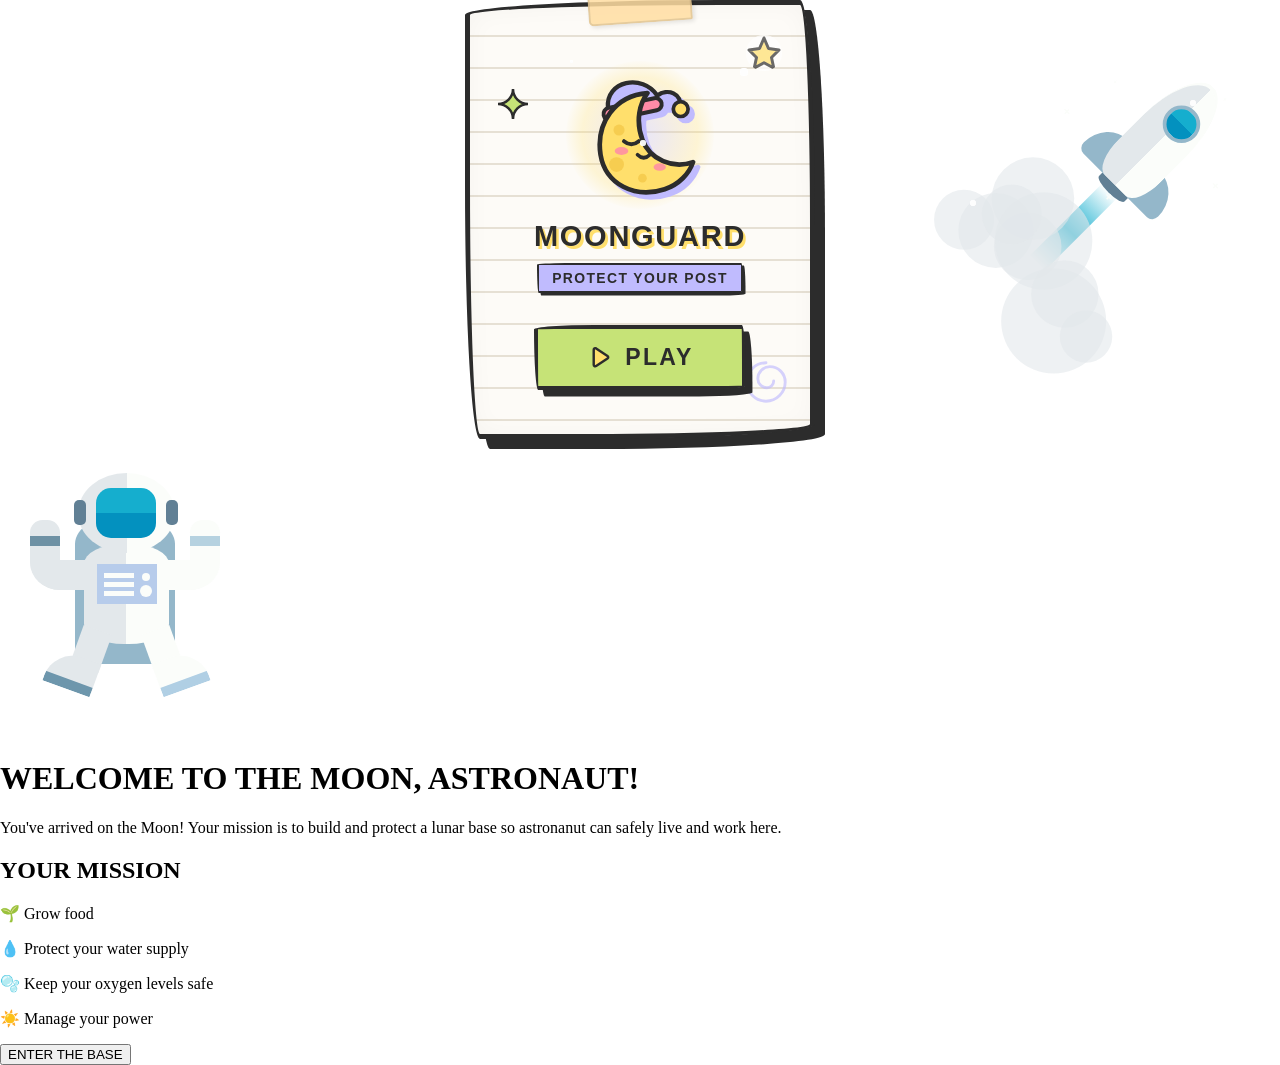
==== Hackathon.html @ 61d21399 "Update Hackathon.html" ====
<html>
<head>
  <link rel="stylesheet" href="Hackathon.css">
</head>

<body>

<div id="mainMenu">

<center>
<div class="moonguard-card">
  <!-- Background Doodles -->
  <svg class="doodle star" viewBox="0 0 24 24" xmlns="http://www.w3.org/2000/svg">
    <path d="M12 2L15 9L22 10L17 15L18.5 22L12 18.5L5.5 22L7 15L2 10L9 9L12 2Z" />
  </svg>
  <svg class="doodle sparkle" viewBox="0 0 24 24" xmlns="http://www.w3.org/2000/svg">
    <path d="M12 0C12 6.6 17.4 12 24 12C17.4 12 12 17.4 12 24C12 17.4 6.6 12 0 12C6.6 12 12 6.6 12 0Z" />
  </svg>
  <svg class="doodle swirl" viewBox="0 0 100 100" xmlns="http://www.w3.org/2000/svg">
    <path d="M50 10C27.9 10 10 27.9 10 50C10 72.1 27.9 90 50 90C72.1 90 90 72.1 90 50C90 32.3 75.7 18 58 18C44.3 18 33 29.3 33 43C33 53.5 41.5 62 52 62C59.7 62 66 55.7 66 48" />
  </svg>

  <!-- Cute Sleepy Moon Mascot -->
  <div class="moon-mascot">
    <span class="zzz z1">z</span>
    <span class="zzz z2">Z</span>
    <svg viewBox="0 0 120 120" xmlns="http://www.w3.org/2000/svg">
      <!-- Nightcap -->
      <path
        d="M34 38 C32 16, 62 10, 74 28 C82 22, 95 26, 92 38"
        fill="#c0bbfe"
        stroke="#2c2c2c"
        stroke-width="3.5"
        stroke-linecap="round"
        stroke-linejoin="round"
      />
      <!-- Cap Brim -->
      <rect
        x="30"
        y="34"
        width="48"
        height="10"
        rx="5"
        transform="rotate(-12 54 39)"
        fill="#ff8ba7"
        stroke="#2c2c2c"
        stroke-width="3.2"
      />
      <!-- Pom-Pom Star -->
      <circle cx="93" cy="39" r="6" fill="#ffdf6c" stroke="#2c2c2c" stroke-width="3" />

      <!-- Crescent Moon Body -->
      <path
        d="M66 26 C40 28, 24 50, 28 76 C32 100, 56 112, 80 104 C92 100, 100 91, 103 82 C87 88, 68 80, 62 64 C56 48, 60 34, 66 26 Z"
        fill="#ffdf6c"
        stroke="#2c2c2c"
        stroke-width="3.8"
        stroke-linejoin="round"
      />

      <!-- Cute Craters -->
      <circle cx="43" cy="56" r="4.5" fill="#f2c444" opacity="0.7" />
      <circle cx="41" cy="84" r="6" fill="#f2c444" opacity="0.7" />
      <circle cx="62" cy="95" r="3.5" fill="#f2c444" opacity="0.7" />

      <!-- Rosy Cheeks -->
      <ellipse cx="45" cy="73" rx="5.5" ry="3.2" fill="#ff8ba7" opacity="0.85" />
      <ellipse cx="76" cy="86" rx="5" ry="3" fill="#ff8ba7" opacity="0.85" />

      <!-- Sleepy Eye (default) -->
      <path
        class="eye-closed"
        d="M47 65 Q53 70 59 65"
        fill="none"
        stroke="#2c2c2c"
        stroke-width="3.2"
        stroke-linecap="round"
      />
      <!-- Awake Eye (on card hover) -->
      <g class="eye-open">
        <circle cx="53" cy="65" r="4" fill="#2c2c2c" />
        <circle cx="51.5" cy="63.5" r="1.4" fill="#ffffff" />
      </g>

      <!-- Tiny Smile -->
      <path
        d="M58 76 Q63 81 68 76"
        fill="none"
        stroke="#2c2c2c"
        stroke-width="3"
        stroke-linecap="round"
      />
    </svg>
  </div>

  <!-- Title & Tagline -->
  <div class="card-title">
    MOONGUARD<br />
    <span>Protect Your Post</span>
  </div>

  <!-- Cute Play Button -->
  <button class="play-btn" type="button" aria-label="Play Moonguard">
    <svg viewBox="0 0 24 24" xmlns="http://www.w3.org/2000/svg">
      <path d="M7 5.2C7 4.1 8.2 3.4 9.2 4L19.5 10.8C20.4 11.4 20.4 12.6 19.5 13.2L9.2 20C8.2 20.6 7 19.9 7 18.8V5.2Z" />
    </svg>
    <span>PLAY</span>
  </button>
</div>
</center>

<!-- Snow / Falling Stars -->
<div class="box-of-star1">
  <div class="star star-position1"></div>
  <div class="star star-position2"></div>
  <div class="star star-position3"></div>
  <div class="star star-position4"></div>
  <div class="star star-position5"></div>
  <div class="star star-position6"></div>
  <div class="star star-position7"></div>
</div>
<div class="box-of-star2">
  <div class="star star-position1"></div>
  <div class="star star-position2"></div>
  <div class="star star-position3"></div>
  <div class="star star-position4"></div>
  <div class="star star-position5"></div>
  <div class="star star-position6"></div>
  <div class="star star-position7"></div>
</div>
<div class="box-of-star3">
  <div class="star star-position1"></div>
  <div class="star star-position2"></div>
  <div class="star star-position3"></div>
  <div class="star star-position4"></div>
  <div class="star star-position5"></div>
  <div class="star star-position6"></div>
  <div class="star star-position7"></div>
</div>
<div class="box-of-star4">
  <div class="star star-position1"></div>
  <div class="star star-position2"></div>
  <div class="star star-position3"></div>
  <div class="star star-position4"></div>
  <div class="star star-position5"></div>
  <div class="star star-position6"></div>
  <div class="star star-position7"></div>
</div>

<!-- Astronaut -->
<div data-js="astro" class="astronaut">
  <div class="head"></div>
  <div class="arm arm-left"></div>
  <div class="arm arm-right"></div>
  <div class="body">
    <div class="panel"></div>
  </div>
  <div class="leg leg-left"></div>
  <div class="leg leg-right"></div>
  <div class="schoolbag"></div>
</div>

<!-- Rocket -->
<div class="rocket">
  <div class="rocket-body">
    <div class="body"></div>
    <div class="fin fin-left"></div>
    <div class="fin fin-right"></div>
    <div class="window"></div>
  </div>
  <div class="exhaust-flame"></div>
  <ul class="exhaust-fumes">
    <li></li>
    <li></li>
    <li></li>
    <li></li>
    <li></li>
    <li></li>
    <li></li>
    <li></li>
    <li></li>
  </ul>
  <ul class="rocket-star">
    <li></li>
    <li></li>
    <li></li>
    <li></li>
    <li></li>
    <li></li>
    <li></li>
  </ul>
</div>

</div>
<div class="game-screen" id="gameScreen">
  <h1>WELCOME TO THE MOON, ASTRONAUT!</h1>
  <p>
    You've arrived on the Moon!
    Your mission is to build and protect a lunar base
    so astronanut can safely live and work here.
  </p>

  <h2>YOUR MISSION</h2>

  <p>🌱 Grow food</p>
  <p>💧 Protect your water supply</p>
  <p>🫧 Keep your oxygen levels safe</p>
  <p>☀️ Manage your power</p>

  <button class="base-btn" id="baseButton">
    ENTER THE BASE
  </button>
</div>

<div id="baseScreen" style="display: none;">
  <h1>🌙 LUNAR BASE</h1>
  <p>Welcome to your new home, astronaut!</p>

  <h2>BASE STATUS</h2>
  <p>WATER: 100%</p>
  <p>OXYGEN: 100%</p>
  <p>POWER: 100%</p>
</div>

<script src="script.js"></script>
</body>
</html>
---- Hackathon.css ----
body {
  background-image: url("Background.jpg");
  background-size: cover;
  background-position: center;
  background-repeat: no-repeat;
  min-height: 100vh;
  margin: 0;
}

.moonguard-card {
  /* Cute Doodle Palette */
  --bg-color: #fdfbf7;
  --ink-color: #2c2c2c;
  --paper-line: #e6e0d4;
  --tape-color: rgba(255, 221, 161, 0.85);
  --accent-coral: #ff8ba7;
  --accent-mint: #c6e377;
  --accent-lavender: #c0bbfe;
  --accent-yellow: #ffdf6c;

  font-size: 16px;
  font-family: "Comic Sans MS", "Chalkboard SE", "Marker Felt", sans-serif;
  position: relative;
  width: 17.5em;
  background:
    linear-gradient(var(--bg-color) 1.5em, transparent 1.5em) 0 0 / 100% 1.6em,
    linear-gradient(var(--paper-line) 0.08em, transparent 0.08em) 0 1.5em / 100%
      1.6em var(--bg-color);
  border: 0.25em solid var(--ink-color);
  border-radius: 255px 15px 225px 15px / 15px 225px 15px 255px;
  box-shadow:
    0.5em 0.5em 0 var(--ink-color),
    inset 0 0 1.2em rgba(0, 0, 0, 0.03);
  display: flex;
  flex-direction: column;
  align-items: center;
  padding: 2.8em 1.5em 2.2em;
  box-sizing: border-box;
  transition:
    transform 0.4s cubic-bezier(0.175, 0.885, 0.32, 1.275),
    box-shadow 0.4s ease,
    border-radius 0.4s ease;
  animation: floatCard 6s ease-in-out infinite;
  z-index: 1;
}

/* Paper Tape Corner */
.moonguard-card::before {
  content: "";
  position: absolute;
  top: -0.7em;
  left: 50%;
  transform: translateX(-50%) rotate(-4deg);
  width: 5em;
  height: 1.4em;
  background: var(--tape-color);
  border: 0.1em solid rgba(0, 0, 0, 0.1);
  box-shadow: 0.1em 0.1em 0.2em rgba(0, 0, 0, 0.1);
  border-radius: 2px 4px 2px 5px;
  z-index: 10;
  animation: tapeFlutter 4s infinite alternate ease-in-out;
}

/* Card Hover */
.moonguard-card:hover {
  transform: translateY(-0.6em) rotate(1deg);
  box-shadow:
    0.7em 0.9em 0 var(--ink-color),
    inset 0 0 1.2em rgba(0, 0, 0, 0.03);
  border-radius: 15px 255px 15px 225px / 255px 15px 225px 15px;
}

/* --- DOODLE DECORATIONS --- */
.moonguard-card {
  /* Cute Doodle Palette */
  --bg-color: #fdfbf7;
  --ink-color: #2c2c2c;
  --paper-line: #e6e0d4;
  --tape-color: rgba(255, 221, 161, 0.85);
  --accent-coral: #ff8ba7;
  --accent-mint: #c6e377;
  --accent-lavender: #c0bbfe;
  --accent-yellow: #ffdf6c;
  

  /* Increased from 16px to 20px to scale the entire card up cleanly */
  font-size: 20px;
  font-family: "Comic Sans MS", "Chalkboard SE", "Marker Felt", sans-serif;
  position: relative;
  width: 17.5em;
  background:
    linear-gradient(var(--bg-color) 1.5em, transparent 1.5em) 0 0 / 100% 1.6em,
    linear-gradient(var(--paper-line) 0.08em, transparent 0.08em) 0 1.5em / 100%
      1.6em var(--bg-color);
  border: 0.25em solid var(--ink-color);
  border-radius: 255px 15px 225px 15px / 15px 225px 15px 255px;
  box-shadow:
    0.5em 0.5em 0 var(--ink-color),
    inset 0 0 1.2em rgba(0, 0, 0, 0.03);
  display: flex;
  flex-direction: column;
  align-items: center;
  padding: 2.8em 1.5em 2.2em;
  box-sizing: border-box;
  transition:
    transform 0.4s cubic-bezier(0.175, 0.885, 0.32, 1.275),
    box-shadow 0.4s ease,
    border-radius 0.4s ease;
  animation: floatCard 6s ease-in-out infinite;
  z-index: 1;
}

/* Paper Tape Corner */
.moonguard-card::before {
  content: "";
  position: absolute;
  top: -0.7em;
  left: 50%;
  transform: translateX(-50%) rotate(-4deg);
  width: 5em;
  height: 1.4em;
  background: var(--tape-color);
  border: 0.1em solid rgba(0, 0, 0, 0.1);
  box-shadow: 0.1em 0.1em 0.2em rgba(0, 0, 0, 0.1);
  border-radius: 2px 4px 2px 5px;
  z-index: 10;
  animation: tapeFlutter 4s infinite alternate ease-in-out;
  
}

/* Card Hover */
.moonguard-card:hover {
  transform: translateY(-0.6em) rotate(1deg);
  box-shadow:
    0.7em 0.9em 0 var(--ink-color),
    inset 0 0 1.2em rgba(0, 0, 0, 0.03);
  border-radius: 15px 255px 15px 225px / 255px 15px 225px 15px;
  
}

/* --- DOODLE DECORATIONS --- */
.moonguard-card .doodle {
  position: absolute;
  fill: none;
  stroke: var(--ink-color);
  stroke-width: 2;
  stroke-linecap: round;
  stroke-linejoin: round;
  z-index: 0;
  pointer-events: none;
}

.moonguard-card .doodle.star {
  width: 1.8em;
  height: 1.8em;
  top: 1.5em;
  right: 1.4em;
  fill: var(--accent-yellow);
  animation: pulseSparkle 3s infinite alternate ease-in-out;
}

.moonguard-card .doodle.sparkle {
  width: 1.5em;
  height: 1.5em;
  top: 4.2em;
  left: 1.4em;
  fill: var(--accent-mint);
  animation: pulseSparkle 2.5s infinite alternate-reverse ease-in-out;
}

.moonguard-card .doodle.swirl {
  width: 2.4em;
  height: 2.4em;
  bottom: 1.4em;
  right: 1em;
  stroke: var(--accent-lavender);
  stroke-width: 6;
  opacity: 0.65;
  animation: rotateDoodle 15s linear infinite;
  
}

/* --- MOON MASCOT --- */
.moon-mascot {
  position: relative;
  width: 7.4em;
  height: 7.4em;
  margin-bottom: 0.6em;
  display: flex;
  align-items: center;
  justify-content: center;
  background: radial-gradient(
    circle,
    rgba(192, 187, 254, 0.35) 0%,
    rgba(255, 223, 108, 0.25) 55%,
    transparent 72%
  );
  border-radius: 50%;
  animation: moonBob 4s ease-in-out infinite;
  z-index: 2;
}

.moon-mascot svg {
  width: 100%;
  height: 100%;
  filter: drop-shadow(0.25em 0.25em 0 var(--accent-lavender));
}

/* Sleepy vs Awake Eye on Hover */
.moon-mascot .eye-open {
  opacity: 0;
  transition: opacity 0.2s ease;
}
.moon-mascot .eye-closed {
  opacity: 1;
  transition: opacity 0.2s ease;
}
.moonguard-card:hover .moon-mascot .eye-open {
  opacity: 1;
}
.moonguard-card:hover .moon-mascot .eye-closed {
  opacity: 0;
}

/* Floating Zzz's */
.moon-mascot .zzz {
  position: absolute;
  font-weight: 900;
  color: var(--ink-color);
  opacity: 0;
  pointer-events: none;
}
.moon-mascot .z1 {
  top: 1.2em;
  right: 0.7em;
  font-size: 0.85em;
  animation: floatZ 3s ease-in-out infinite;
}
.moon-mascot .z2 {
  top: 0.3em;
  right: 0.1em;
  font-size: 1.1em;
  animation: floatZ 3s ease-in-out 1.2s infinite;
}
.moonguard-card:hover .moon-mascot .zzz {
  display: none;
}

/* --- TYPOGRAPHY --- */
.moonguard-card .card-title {
  text-align: center;
  color: var(--ink-color);
  font-size: 1.45em;
  font-weight: 900;
  letter-spacing: 0.06em;
  line-height: 1.1;
  margin-bottom: 1.1em;
  text-shadow: 0.09em 0.09em 0 var(--accent-yellow);
  z-index: 2;
}

.moonguard-card:hover .card-title {
  animation: titleWobble 0.6s ease-in-out infinite alternate;
}

.moonguard-card .card-title span {
  display: inline-block;
  font-size: 0.48em;
  color: var(--ink-color);
  background: var(--accent-lavender);
  padding: 0.38em 0.95em;
  border: 0.15em solid var(--ink-color);
  border-radius: 255px 15px 225px 15px / 15px 225px 15px 255px;
  margin-top: 0.75em;
  font-weight: bold;
  text-transform: uppercase;
  letter-spacing: 0.1em;
  box-shadow: 0.18em 0.18em 0 var(--ink-color);
  text-shadow: none;
}

/* --- CUTE PLAY BUTTON --- */
.play-btn {
  position: relative;
  display: inline-flex;
  align-items: center;
  justify-content: center;
  gap: 0.55em;
  padding: 0.65em 2.1em;
  font-family: inherit;
  font-size: 1.15em;
  font-weight: 900;
  letter-spacing: 0.1em;
  color: var(--ink-color);
  background: var(--accent-mint);
  border: 0.18em solid var(--ink-color);
  border-radius: 255px 18px 225px 18px / 18px 225px 18px 255px;
  box-shadow: 0.28em 0.28em 0 var(--ink-color);
  cursor: pointer;
  z-index: 2;
  transition:
    transform 0.2s cubic-bezier(0.175, 0.885, 0.32, 1.275),
    background-color 0.2s ease,
    box-shadow 0.2s ease;
  animation: playPulse 2.6s ease-in-out infinite;
}

.play-btn svg {
  width: 1.15em;
  height: 1.15em;
  fill: var(--accent-yellow);
  stroke: var(--ink-color);
  stroke-width: 2.2;
  stroke-linejoin: round;
  transition: transform 0.25s ease;
}

.play-btn:hover {
  background: var(--accent-yellow);
  transform: translateY(-0.22em) scale(1.05) rotate(-1.5deg);
  box-shadow: 0.36em 0.36em 0 var(--ink-color);
  animation: none;
}

.play-btn:hover svg {
  fill: var(--accent-coral);
  transform: scale(1.15) rotate(6deg);
}

.play-btn:focus-visible {
  outline: 0.18em dashed var(--accent-coral);
  outline-offset: 0.28em;
}

.play-btn:active {
  transform: translate(0.16em, 0.16em) scale(0.98);
  box-shadow: 0.08em 0.08em 0 var(--ink-color);
}

/* --- KEYFRAMES --- */
@keyframes floatCard {
  0%, 100% { transform: translateY(0); }
  50% { transform: translateY(-0.35em); }
}

@keyframes tapeFlutter {
  0% { transform: translateX(-50%) rotate(-4deg) scale(1); }
  100% { transform: translateX(-50%) rotate(-2deg) scale(1.02); }
}

@keyframes pulseSparkle {
  0% { transform: scale(0.8); opacity: 0.6; }
  100% { transform: scale(1.1); opacity: 1; }
}

@keyframes rotateDoodle {
  0% { transform: rotate(0deg); }
  100% { transform: rotate(360deg); }
}

@keyframes moonBob {
  0%, 100% { transform: translateY(0) rotate(-3deg); }
  50% { transform: translateY(-0.3em) rotate(3deg); }
}

@keyframes floatZ {
  0% { opacity: 0; transform: translate(0, 0.2em) scale(0.8); }
  50% { opacity: 0.85; }
  100% { opacity: 0; transform: translate(0.35em, -0.7em) scale(1.1); }
}

@keyframes titleWobble {
  0% { transform: rotate(-1.5deg) scale(1.02); }
  100% { transform: rotate(1.5deg) scale(1.02); }
}

@keyframes playPulse {
  0%, 100% { transform: scale(1); }
  50% { transform: scale(1.035); }
}


/* ================= ASTRONAUT & STARS ================= */
@keyframes snow {
  0% {
    opacity: 0;
    transform: translateY(0px);
  }
  20% {
    opacity: 1;
  }
  100% {
    opacity: 1;
    transform: translateY(650px);
  }
}

@keyframes astronaut {
  0% {
    transform: rotate(0deg);
  }
  100% {
    transform: rotate(360deg);
  }
}

.box-of-star1,
.box-of-star2,
.box-of-star3,
.box-of-star4 {
  width: 100%;
  position: absolute;
  z-index: 10;
  left: 0;
  top: 0;
  transform: translateY(0px);
  height: 700px;
  pointer-events: none; /* Ensures stars don't block clicks on your card */
}

.box-of-star1 {
  animation: snow 5s linear infinite;
}

.box-of-star2 {
  animation: snow 5s -1.64s linear infinite;
}

.box-of-star3 {
  animation: snow 5s -2.30s linear infinite;
}

.box-of-star4 {
  animation: snow 5s -3.30s linear infinite;
}

.star {
  width: 3px;
  height: 3px;
  border-radius: 50%;
  background-color: #FFF;
  position: absolute;
  z-index: 10;
  opacity: 0.7;
}

.star:before {
  content: "";
  width: 6px;
  height: 6px;
  border-radius: 50%;
  background-color: #FFF;
  position: absolute;
  z-index: 10;
  top: 80px;
  left: 70px;
  opacity: .7;
}

.star:after {
  content: "";
  width: 8px;
  height: 8px;
  border-radius: 50%;
  background-color: #FFF;
  position: absolute;
  z-index: 10;
  top: 8px;
  left: 170px;
  opacity: .9;
}

.star-position1 { top: 30px; left: 20px; }
.star-position2 { top: 110px; left: 250px; }
.star-position3 { top: 60px; left: 570px; }
.star-position4 { top: 120px; left: 900px; }
.star-position5 { top: 20px; left: 1120px; }
.star-position6 { top: 90px; left: 1280px; }
.star-position7 { top: 30px; left: 1480px; }

.astronaut {
  width: 250px;
  height: 300px;
  position: relative;
  z-index: 11;
  animation: astronaut 5s linear infinite;
}

.schoolbag {
  width: 100px;
  height: 150px;
  position: absolute;
  z-index: 1;
  top: calc(50% - 75px);
  left: calc(50% - 50px);
  background-color: #94b7ca;
  border-radius: 50px 50px 0 0 / 30px 30px 0 0;
}

.head {
  width: 97px;
  height: 80px;
  position: absolute;
  z-index: 3;
  background: -webkit-linear-gradient(left, #e3e8eb 0%, #e3e8eb 50%, #fbfdfa 50%, #fbfdfa 100%);
  border-radius: 50%;
  top: 34px;
  left: calc(50% - 47.5px);
}

.head:after {
  content: "";
  width: 60px;
  height: 50px;
  position: absolute;
  top: calc(50% - 25px);
  left: calc(50% - 30px);
  background: -webkit-linear-gradient(top, #15aece 0%, #15aece 50%, #0391bf 50%, #0391bf 100%);
  border-radius: 15px;
}

.head:before {
  content: "";
  width: 12px;
  height: 25px;
  position: absolute;
  top: calc(50% - 12.5px);
  left: -4px;
  background-color: #618095;
  border-radius: 5px;
  box-shadow: 92px 0px 0px #618095;
}

.body {
  width: 85px;
  height: 100px;
  position: absolute;
  z-index: 2;
  background-color: #fffbff;
  border-radius: 40px / 20px;
  top: 105px;
  left: calc(50% - 41px);
  background: -webkit-linear-gradient(left, #e3e8eb 0%, #e3e8eb 50%, #fbfdfa 50%, #fbfdfa 100%);
}

.panel {
  width: 60px;
  height: 40px;
  position: absolute;
  top: 20px;
  left: calc(50% - 30px);
  background-color: #b7cceb;
}

.panel:before {
  content: "";
  width: 30px;
  height: 5px;
  position: absolute;
  top: 9px;
  left: 7px;
  background-color: #fbfdfa;
  box-shadow: 0px 9px 0px #fbfdfa, 0px 18px 0px #fbfdfa;
}

.panel:after {
  content: "";
  width: 8px;
  height: 8px;
  position: absolute;
  top: 9px;
  right: 7px;
  background-color: #fbfdfa;
  border-radius: 50%;
  box-shadow: 0px 14px 0px 2px #fbfdfa;
}

.arm {
  width: 80px;
  height: 30px;
  position: absolute;
  top: 121px;
  z-index: 2;
}

.arm-left {
  left: 30px;
  background-color: #e3e8eb;
  border-radius: 0 0 0 39px;
}

.arm-right {
  right: 30px;
  background-color: #fbfdfa;
  border-radius: 0 0 39px 0;
}

.arm-left:before,
.arm-right:before {
  content: "";
  width: 30px;
  height: 70px;
  position: absolute;
  top: -40px;
}

.arm-left:before {
  border-radius: 50px 50px 0px 120px / 50px 50px 0 110px;
  left: 0;
  background-color: #e3e8eb;
}

.arm-right:before {
  border-radius: 50px 50px 120px 0 / 50px 50px 110px 0;
  right: 0;
  background-color: #fbfdfa;
}

.arm-left:after,
.arm-right:after {
  content: "";
  width: 30px;
  height: 10px;
  position: absolute;
  top: -24px;
}

.arm-left:after {
  background-color: #6e91a4;
  left: 0;
}

.arm-right:after {
  right: 0;
  background-color: #b6d2e0;
}

.leg {
  width: 30px;
  height: 40px;
  position: absolute;
  z-index: 2;
  bottom: 70px;
}

.leg-left {
  left: 76px;
  background-color: #e3e8eb;
  transform: rotate(20deg);
}

.leg-right {
  right: 73px;
  background-color: #fbfdfa;
  transform: rotate(-20deg);
}

.leg-left:before,
.leg-right:before {
  content: "";
  width: 50px;
  height: 25px;
  position: absolute;
  bottom: -26px;
}

.leg-left:before {
  left: -20px;
  background-color: #e3e8eb;
  border-radius: 30px 0 0 0;
  border-bottom: 10px solid #6d96ac;
}

.leg-right:before {
  right: -20px;
  background-color: #fbfdfa;
  border-radius: 0 30px 0 0;
  border-bottom: 10px solid #b0cfe4;
}

/* ================= TOP-RIGHT ROCKET ================= */
.rocket {
  position: absolute;
  top: 40px;
  right: 80px;
  width: 80px;
  z-index: 1;
  pointer-events: none;
  transform: scale(0.75) rotate(45deg);
}

.rocket .rocket-body {
  position: relative;
  width: 80px;
  animation: bounce 0.5s infinite;
}

.rocket .rocket-body .body {
  position: relative;
  top: 0;
  left: 0;
  width: 80px;
  background: linear-gradient(to right, #e3e8eb 0%, #e3e8eb 50%, #fbfdfa 50%, #fbfdfa 100%);
  height: 180px;
  border-top-right-radius: 100%;
  border-top-left-radius: 100%;
  border-bottom-left-radius: 50%;
  border-bottom-right-radius: 50%;
  border-top: 5px solid #fbfdfa;
}

.rocket .rocket-body:before {
  content: '';
  position: absolute;
  left: calc(50% - 24px);
  width: 48px;
  height: 13px;
  background-color: #618095;
  bottom: -13px;
  border-bottom-right-radius: 60%;
  border-bottom-left-radius: 60%;
}

.rocket .window {
  position: absolute;
  width: 40px;
  height: 40px;
  border-radius: 100%;
  background: linear-gradient(to bottom, #15aece 0%, #15aece 50%, #0391bf 50%, #0391bf 100%);
  left: calc(50% - 20px);
  top: 40px;
  border: 5px solid #94b7ca;
  z-index: 3;
}

.rocket .fin {
  position: absolute;
  z-index: 1;
  height: 55px;
  width: 50px;
  background-color: #94b7ca;
}

.rocket .fin-left {
  left: -30px;
  top: calc(100% - 55px);
  border-top-left-radius: 80%;
  border-bottom-left-radius: 20%;
}

.rocket .fin-right {
  right: -30px;
  top: calc(100% - 55px);
  border-top-right-radius: 80%;
  border-bottom-right-radius: 20%;
}

.rocket .exhaust-flame {
  position: absolute;
  top: 90%;
  width: 28px;
  background: linear-gradient(to bottom, transparent 10%, #15aece 60%, #fbfdfa 100%);
  height: 150px;
  left: calc(50% - 14px);
  animation: exhaust 0.2s infinite;
}

.rocket .exhaust-fumes li {
  width: 60px;
  height: 60px;
  background-color: #e3e8eb;
  list-style: none;
  position: absolute;
  border-radius: 100%;
  opacity: 0.6;
}

.rocket .exhaust-fumes li:first-child {
  width: 140px;
  height: 140px;
  bottom: -240px;
  animation: fumes 5s infinite;
}

.rocket .exhaust-fumes li:nth-child(2) {
  width: 110px;
  height: 110px;
  left: -80px;
  top: 220px;
  animation: fumes 3.2s infinite;
}

.rocket .exhaust-fumes li:nth-child(3) {
  width: 90px;
  height: 90px;
  left: -30px;
  top: 280px;
  animation: fumes 3s 1s infinite;
}

.rocket .exhaust-fumes li:nth-child(4) {
  width: 80px;
  height: 80px;
  left: -110px;
  animation: fumes 4s 2s infinite;
  top: 320px;
}

.rocket .exhaust-fumes li:nth-child(5) {
  width: 100px;
  height: 100px;
  left: -80px;
  top: 290px;
  animation: fumes 5s infinite;
}

.rocket .exhaust-fumes li:nth-child(6) {
  width: 130px;
  height: 130px;
  left: -40px;
  top: 240px;
  animation: fumes2 10s infinite;
}

.rocket .exhaust-fumes li:nth-child(7) {
  width: 80px;
  height: 80px;
  left: -70px;
  top: 270px;
}

.rocket .exhaust-fumes li:nth-child(8) {
  width: 90px;
  height: 90px;
  left: 50px;
  top: 290px;
}

.rocket .exhaust-fumes li:nth-child(9) {
  width: 70px;
  height: 70px;
  left: 120px;
  top: 320px;
  animation: fumes 20s infinite;
}

.rocket-star li {
  list-style: none;
  position: absolute;
}

.rocket-star li:before, .rocket-star li:after {
  content: '';
  position: absolute;
  background-color: #fbfdfa;
}

.rocket-star li:before {
  width: 10px;
  height: 2px;
  border-radius: 50%;
}

.rocket-star li:after {
  height: 8px;
  width: 2px;
  left: 4px;
  top: -3px;
}

.rocket-star li:first-child {
  top: -30px;
  left: -120px;
  animation: twinkle 0.4s infinite;
}

.rocket-star li:nth-child(2) {
  top: 0;
  left: 60px;
  animation: twinkle 0.5s infinite;
}

.rocket-star li:nth-child(2):before {
  height: 1px;
  width: 5px;
}

.rocket-star li:nth-child(2):after {
  width: 1px;
  height: 5px;
  top: -2px;
  left: 2px;
}

.rocket-star li:nth-child(3) {
  left: 100px;
  top: 180px;
  animation: twinkle 1s infinite;
}

.rocket-star li:nth-child(4) {
  left: -80px;
  top: 160px;
  animation: twinkle 0.5s ease infinite;
}

.rocket-star li:nth-child(5) {
  left: 130px;
  top: 90px;
  animation: twinkle 0.4s ease infinite;
}

.rocket-star li:nth-child(6) {
  top: 87px;
  left: -60px;
  animation: twinkle 0.2s infinite;
}

.rocket-star li:nth-child(6):before {
  height: 1px;
  width: 5px;
}

.rocket-star li:nth-child(6):after {
  width: 1px;
  height: 5px;
  top: -2px;
  left: 2px;
}

@keyframes fumes {
  50% {
    transform: scale(1.5);
    background-color: transparent;
  }
  51% {
    transform: scale(0.8);
  }
  100% {
    background-color: #e3e8eb;
    transform: scale(1);
  }
}

@keyframes bounce {
  0% {
    transform: translate3d(0px, 0px, 0);
  }
  50% {
    transform: translate3d(0px, -4px, 0);
  }
  100% {
    transform: translate3d(0px, 0px, 0);
  }
}

@keyframes exhaust {
  0% {
    background: linear-gradient(to bottom, transparent 10%, #15aece 60%, #fbfdfa 100%);
  }
  50% {
    background: linear-gradient(to bottom, transparent 8%, #0391bf 50%, #fbfdfa 100%);
  }
  75% {
    background: linear-gradient(to bottom, transparent 12%, #15aece 70%, #fbfdfa 100%);
  }
}

@keyframes fumes2 {
  50% {
    transform: scale(1.1);
  }
}

@keyframes twinkle {
  80% {
    transform: scale(1.1);
    opacity: 0.7;
  }
}
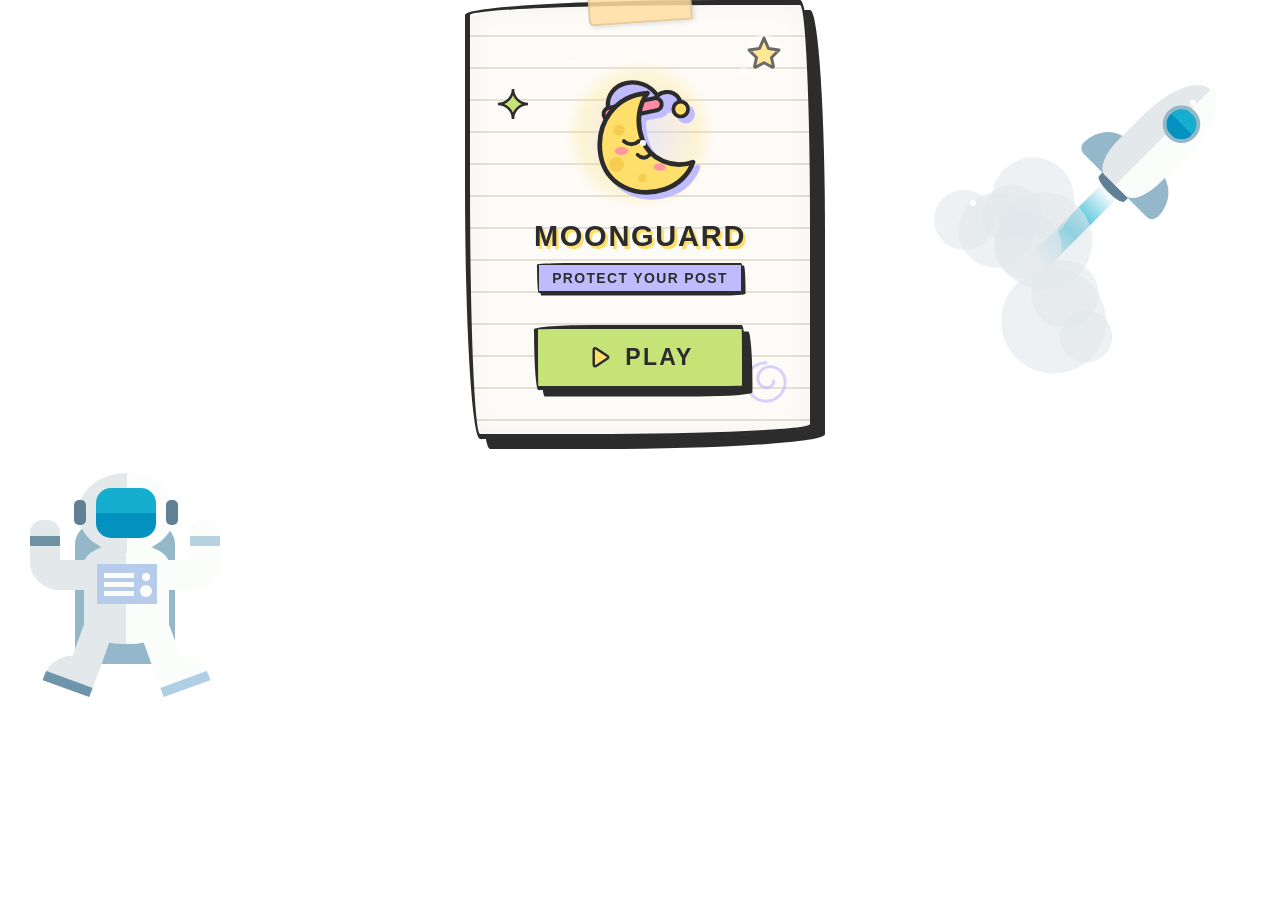
==== commit 20ed379f: "Update Hackathon.html" ====
--- a/Hackathon.html
+++ b/Hackathon.html
@@ -215,12 +215,67 @@
 
 <div id="baseScreen" style="display: none;">
   <h1>🌙 LUNAR BASE</h1>
+  <h2 id="dayDisplay">DAY 1</h2>
+
+  <h2 id="missionTitle">DAY 1: SET UP YOUR EQUIPMENT</h2>
+
+  <p id="missionDescription">
+    Set up your radiation detectors, radio telescope, and communication antenna.
+  </p>
+
+  <div id="missionTasks">
+    <h3>YOUR TASK</h3>
+    <p>Choose which equipment to set up first:</p>
+
+    <button id="detectorButton">RADIATION DETECTOR</button>
+    <button id="telescopeButton">RADIO TELESCOPE</button>
+    <button id="antennaButton">COMMUNICATION ANTENNA</button>
+
+    <p id="taskResult"></p>
+  </div>
+  
+  <button id="completeMissionButton">COMPLETE MISSION</button>
+  <p id="missionStatus">Mission not completed yet!</p>
+
   <p>Welcome to your new home, astronaut!</p>
 
   <h2>BASE STATUS</h2>
-  <p>WATER: 100%</p>
-  <p>OXYGEN: 100%</p>
-  <p>POWER: 100%</p>
+
+  <p>WATER: <span id="waterDisplay">100</span>%</p>
+
+  <p>OXYGEN: <span id="oxygenDisplay">100</span>%</p>
+
+  <p>POWER: <span id="powerDisplay">100</span>%</p>
+
+  <button id="waterButton">USE 10 WATER</button>
+
+  <button id="cmeButton">CME EMERGENCY</button>
+
+  <button id="nextDayButton">NEXT DAY</button>
+
+  <div id="cmeEmergency" style="display: none";>
+    <h2> SOLAR RADIATION ALERT!</h2>
+
+  <p>
+    A Cornal Mass Ejection (CME) has been detected!
+    High-energy particles from the Sun are heading toward the Moon.
+    Outside activity is unsafe for 8 hours.
+  </p>
+
+  <p> How will you protect your base?</p>
+
+  <button id="bunkerChoice">
+    LOCKDOWN IN THE BUNKER
+  </button>
+
+  <button id="waterWallChoice">
+    BUILD WATER-LINED WALLS
+  </button>
+  <div id="cmeResult" style="display: none;">
+    <h2 id="resultTitle"></h2>
+    <p id="resultMessage"></p>
+  </div>
+  </div>
 </div>
 
 <script src="script.js"></script>
--- a/Hackathon.css
+++ b/Hackathon.css
@@ -978,3 +978,19 @@
     opacity: 0.7;
   }
 }
+
+.game-screen {
+  display:none;
+  text-align: center;
+    max-width: 700px;
+    margin: 100px auto;
+    padding: 40px;
+    background: rgba(255, 255, 255, 0.9);
+    border: 4px solid #c0bbfe;
+    border-radius: 25px;
+}
+
+.game-screen h1 {
+  color: #51458c;
+  font-size: 32px;
+}
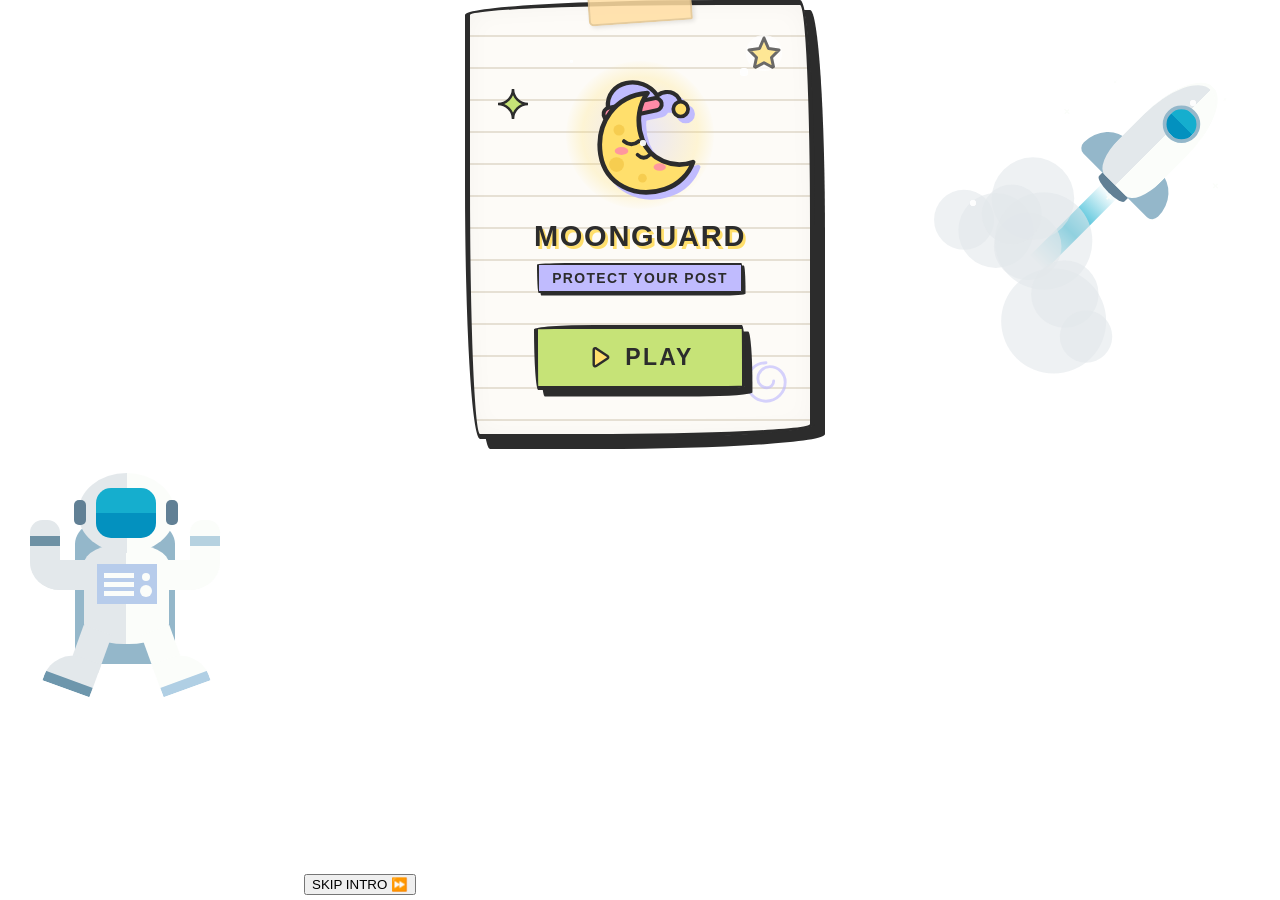
==== commit 35684630: "Update Hackathon.html" ====
--- a/Hackathon.html
+++ b/Hackathon.html
@@ -192,7 +192,100 @@
   </ul>
 </div>
 
-</div>
+
+</div>
+
+<!-- NEW MOONGUARD EXPLORATION SCREEN -->
+
+<!-- MOONGUARD INTRO VIDEO -->
+<div id="introVideoScreen">
+    <video id="introVideo" playsinline>
+        <source src="videoProj.mp4" type="video/mp4">
+    </video>
+
+    <button id="skipIntroButton">SKIP INTRO ⏩</button>
+</div>
+
+<section id="exploreScreen" style="display: none;">
+
+    <header class="game-hud">
+        <div class="hud-title">🌙 MOONGUARD</div>
+
+        <div class="hud-resources">
+            <span>💧 Water: <b id="exploreWaterDisplay">100</b></span>
+            <span>⚡ Power: <b id="explorePowerDisplay">100</b></span>
+            <span>🫧 Oxygen: <b id="exploreOxygenDisplay">100</b></span>
+        </div>
+
+        <div class="hud-day" id="hudDay">DAY 1 / 5</div>
+    </header>
+
+    <div class="game-layout">
+
+        <div id="gameWorld">
+
+            <div class="base-room living-room">
+                <h3>LIVING QUARTERS</h3>
+                <div class="room-decoration">🛏️ 🛏️</div>
+                <div class="room-label">Crew sleeping area</div>
+            </div>
+
+            <div class="base-room science-room">
+                <h3>SCIENCE LAB</h3>
+                <div class="room-decoration">🔬 🪨</div>
+                <div class="room-label">Research station</div>
+            </div>
+
+            <div class="base-room greenhouse-room">
+                <h3>GREENHOUSE</h3>
+                <div class="room-decoration">🌱 🌿 🪴</div>
+                <div class="room-label">Plant growing area</div>
+            </div>
+
+            <div class="base-room control-room">
+                <h3>CONTROL ROOM</h3>
+                <div class="room-decoration">🖥️ 📡</div>
+                <div class="room-label">Mission controls</div>
+            </div>
+
+            <!-- Temporary astronaut character -->
+            <div id="astronaut" aria-label="Your astronaut">
+                <img src="1.1.png" alt="Moonguard astronaut">
+            </div>
+
+        </div>
+
+        <aside class="game-sidebar">
+            <h2>YOUR MISSION</h2>
+            <p>Welcome to the Moon, astronaut!</p>
+            <p>Explore your base and get ready for your first mission.</p>
+
+            <div class="mission-hint">
+                <b>HOW TO MOVE</b>
+                <p>Use WASD or the arrow keys to move.</p>
+                <p>Walk up to objects and press E to interact.</p>
+            </div>
+            <p id="interactionMessage">Explore your lunar base!</p>
+
+            <div id="computerPanel" class="computer-panel" style="display: none;">
+              <h2>🌙 MISSION COMPUTER</h2>
+
+              <p>Welcome, astronaut!</p>
+
+              <p>
+                Your lunar base is ready for its first mission.
+                Before heading outside, remember to check your
+                equipment and radiation levels.
+              </p>
+
+              <button id="closeComputer">CLOSE COMPUTER</button>
+            </div>
+        </aside>
+
+    </div>
+
+</section>
+
 <div class="game-screen" id="gameScreen">
   <h1>WELCOME TO THE MOON, ASTRONAUT!</h1>
   <p>
@@ -233,11 +326,53 @@
 
     <p id="taskResult"></p>
   </div>
-  
+
+  <div id="day2Tasks" style="display: none;">
+    <h3>🌙 MOON SAMPLE ANALYSIS</h3>
+    <p>You collected lunar soil! What should you use to process your samples?</p>
+
+    <button id="compostButton">ORGANIC COMPOST</button>
+    <button id="filterButton">CLEAN CO2 FILTERS</button>
+
+    <p id="day2Result"></p>
+  </div>
+
+  <div id="day3Tasks" style="display: none;">
+    <h3>🌱 GREENHOUSE EMERGENCY!</h3>
+    <p>Your plants are struggling! How will you protect your crew's food supply?</p>
+
+    <button id="seedButton">PLANT NEW SEEDS</button>
+    <button id="foodButton">USE EMERGENCY FOOD</button>
+
+    <p id="day3Result"></p>
+  </div>
+
+  <div id="day4Tasks" style="display: none;">
+    <h3>⚡ POWER SYSTEM CHECK</h3>
+    <p>Your backup generator has failed! How will you manage your remaining power?</p>
+
+    <button id="waterRecycleButton">SLOW DOWN WATER RECYCLING</button>
+    <button id="earthMessageButton">SEND MESSAGE TO EARTH</button>
+    <button id="repairButton">REPAIR THE GENERATOR</button>
+
+    <p id="day4Result"></p>
+  </div>
+
+  <div id="day5Tasks" style="display: none;">
+    <h3>🌙 MOONQUAKE ALERT!</h3>
+    <p>A moonquake has damaged your communication antenna! How will you restore contact with Earth?</p>
+
+    <button id="backupAntennaButton">USE BACKUP ANTENNA</button>
+    <button id="repairDishButton">REPAIR THE DISH</button>
+    <button id="roverButton">USE ROVER RELAY</button>
+
+    <p id="day5Result"></p>
+  </div>
+
   <button id="completeMissionButton">COMPLETE MISSION</button>
   <p id="missionStatus">Mission not completed yet!</p>
 
-  <p>Welcome to your new home, astronaut!</p>
+  <p>LUNAR BASE CONTROL CENTER</p>
 
   <h2>BASE STATUS</h2>
 
@@ -246,10 +381,6 @@
   <p>OXYGEN: <span id="oxygenDisplay">100</span>%</p>
 
   <p>POWER: <span id="powerDisplay">100</span>%</p>
-
-  <button id="waterButton">USE 10 WATER</button>
-
-  <button id="cmeButton">CME EMERGENCY</button>
 
   <button id="nextDayButton">NEXT DAY</button>
 
@@ -257,7 +388,7 @@
     <h2> SOLAR RADIATION ALERT!</h2>
 
   <p>
-    A Cornal Mass Ejection (CME) has been detected!
+    A Coronal Mass Ejection (CME) has been detected!
     High-energy particles from the Sun are heading toward the Moon.
     Outside activity is unsafe for 8 hours.
   </p>
@@ -278,6 +409,20 @@
   </div>
 </div>
 
+<div id="endingScreen" style="display: none;">
+    <h1>🌙 MISSION COMPLETE! 🚀</h1>
+
+    <h2>CONGRATULATIONS, ASTRONAUT!</h2>
+
+    <p>
+        You survived your lunar mission!
+        Your decisions helped protect your crew
+        and keep the Moon base running.
+    </p>
+
+    <h2>🌟 YOU ARE A MOONGUARD HERO! 🌟</h2>
+</div>
+
 <script src="script.js"></script>
 </body>
 </html>
--- a/Hackathon.css
+++ b/Hackathon.css
@@ -994,3 +994,614 @@
   color: #51458c;
   font-size: 32px;
 }
+
+/* WELCOME SCREEN */
+
+.game-screen p {
+    color: #383354;
+    font-size: 18px;
+    line-height: 1.6;
+}
+
+.game-screen h2 {
+    color: #8b79d9;
+    margin-top: 25px;
+}
+
+/* ENTER THE BASE BUTTON */
+
+.base-btn {
+    background: #c6e377;
+    color: #2c2c2c;
+    border: 3px solid #2c2c2c;
+    border-radius: 18px;
+    padding: 14px 28px;
+    font-family: inherit;
+    font-size: 18px;
+    font-weight: bold;
+    cursor: pointer;
+    box-shadow: 4px 4px 0 #2c2c2c;
+    transition: 0.2s ease;
+}
+
+.base-btn:hover {
+    background: #ffdf6c;
+    transform: translateY(-3px);
+    box-shadow: 6px 6px 0 #2c2c2c;
+}
+
+.base-btn:active {
+    transform: translateY(2px);
+    box-shadow: 2px 2px 0 #2c2c2c;
+}
+
+
+/* ================= LUNAR BASE DASHBOARD ================= */
+
+#baseScreen {
+    text-align: center;
+    max-width: 850px;
+    margin: 40px auto;
+    padding: 30px;
+    background: rgba(253, 251, 247, 0.94);
+    border: 4px solid #c0bbfe;
+    border-radius: 30px;
+    box-shadow: 6px 6px 0 #2c2c2c;
+    box-sizing: border-box;
+}
+
+/* BASE HEADINGS */
+
+#baseScreen h1 {
+    color: #51458c;
+    font-size: 36px;
+    text-shadow: 2px 2px #ffdf6c;
+}
+
+#baseScreen h2 {
+    color: #7565bb;
+}
+
+#baseScreen h3 {
+    color: #51458c;
+    font-size: 23px;
+}
+
+/* MISSION DESCRIPTION */
+
+#missionDescription {
+    color: #383354;
+    font-size: 18px;
+    line-height: 1.6;
+    margin: 20px auto;
+    max-width: 650px;
+}
+
+/* MISSION TASK PANELS */
+
+#missionTasks,
+#day2Tasks,
+#day3Tasks,
+#day4Tasks,
+#day5Tasks {
+    background: #f0edff;
+    border: 3px solid #c0bbfe;
+    border-radius: 22px;
+    padding: 22px;
+    margin: 25px 0;
+    box-shadow: 4px 4px 0 rgba(44, 44, 44, 0.15);
+}
+
+#missionTasks p,
+#day2Tasks p,
+#day3Tasks p,
+#day4Tasks p,
+#day5Tasks p {
+    color: #383354;
+    font-size: 17px;
+    line-height: 1.5;
+}
+
+/* MISSION BUTTONS */
+
+#baseScreen button {
+    background: #c6e377;
+    color: #2c2c2c;
+    border: 3px solid #2c2c2c;
+    border-radius: 15px;
+    padding: 12px 18px;
+    margin: 8px;
+    font-family: inherit;
+    font-size: 15px;
+    font-weight: bold;
+    cursor: pointer;
+    box-shadow: 3px 3px 0 #2c2c2c;
+    transition: 0.2s ease;
+}
+
+#baseScreen button:hover {
+    background: #ffdf6c;
+    transform: translateY(-3px);
+    box-shadow: 5px 5px 0 #2c2c2c;
+}
+
+#baseScreen button:active {
+    transform: translateY(2px);
+    box-shadow: 1px 1px 0 #2c2c2c;
+}
+
+#baseScreen button:disabled {
+    background: #d8d8d8;
+    color: #777;
+    cursor: not-allowed;
+    transform: none;
+    box-shadow: none;
+}
+
+/* MISSION STATUS */
+
+#missionStatus {
+    font-weight: bold;
+    color: #7565bb;
+    font-size: 18px;
+    margin: 20px;
+}
+
+/* BASE RESOURCES */
+
+#waterDisplay,
+#oxygenDisplay,
+#powerDisplay {
+    display: inline-block;
+    min-width: 45px;
+    background: #ffffff;
+    border: 2px solid #c0bbfe;
+    border-radius: 10px;
+    padding: 5px 10px;
+    font-weight: bold;
+    color: #51458c;
+}
+
+/* RESOURCE AND CONTROL AREA */
+
+#baseScreen > p {
+    font-size: 17px;
+    color: #383354;
+}
+
+/* CME EMERGENCY PANEL */
+
+#cmeEmergency {
+    position: relative;
+    background: #fff0f5;
+    border: 4px solid #ff8ba7;
+    border-radius: 22px;
+    padding: 22px;
+    margin: 25px 0;
+    box-shadow: 4px 4px 0 rgba(44, 44, 44, 0.15);
+}
+
+#cmeEmergency h2 {
+    color: #d94f7c;
+}
+
+#cmeEmergency p {
+    color: #383354;
+    font-size: 17px;
+    line-height: 1.5;
+}
+
+/* ================= MISSION ENDING ================= */
+
+#endingScreen {
+    text-align: center;
+    max-width: 750px;
+    margin: 100px auto;
+    padding: 40px;
+    background: rgba(253, 251, 247, 0.95);
+    border: 4px solid #c0bbfe;
+    border-radius: 30px;
+    box-shadow: 6px 6px 0 #2c2c2c;
+}
+
+#endingScreen h1 {
+    color: #51458c;
+    font-size: 38px;
+    text-shadow: 2px 2px #ffdf6c;
+}
+
+#endingScreen h2 {
+    color: #8b79d9;
+}
+
+#endingScreen p {
+    color: #383354;
+    font-size: 19px;
+    line-height: 1.6;
+}
+
+/* =================================
+   MOONGUARD - LUNAR CONTROL ROOM
+================================= */
+
+#baseScreen {
+    max-width: 1100px;
+    width: calc(100% - 32px);
+    margin: 35px auto;
+    padding: 35px;
+    box-sizing: border-box;
+
+    background:
+        radial-gradient(circle at 50% 0%, #354c80 0%, transparent 55%),
+        linear-gradient(145deg, #111a35, #20284b 60%, #11182d);
+
+    color: #f4f3ff;
+    border: 3px solid #7189d9;
+    border-radius: 28px;
+    box-shadow:
+        0 0 25px rgba(104, 151, 255, 0.3),
+        inset 0 0 35px rgba(100, 130, 255, 0.08);
+
+    font-family: "Trebuchet MS", sans-serif;
+}
+
+/* Main heading */
+
+#baseScreen h1 {
+    color: #ffffff;
+    font-size: 38px;
+    letter-spacing: 4px;
+    text-shadow: 0 0 15px #83cfff;
+}
+
+#baseScreen h2 {
+    color: #9de5ff;
+    letter-spacing: 2px;
+}
+
+#baseScreen h3 {
+    color: #ffe28a;
+    font-size: 22px;
+}
+
+/* Mission description */
+
+#missionDescription {
+    color: #d8e4ff;
+    font-size: 18px;
+    line-height: 1.6;
+}
+
+/* Mission control panels */
+
+#missionTasks,
+#day2Tasks,
+#day3Tasks,
+#day4Tasks,
+#day5Tasks {
+    background: linear-gradient(145deg, #303e69, #202b4c);
+    border: 2px solid #7189d9;
+    border-radius: 20px;
+    padding: 25px;
+    margin: 25px 0;
+
+    box-shadow:
+        0 0 15px rgba(110, 160, 255, 0.15),
+        inset 0 0 15px rgba(255, 255, 255, 0.03);
+}
+
+#baseScreen p {
+    color: #e0e8ff;
+    line-height: 1.6;
+}
+
+/* Futuristic control buttons */
+
+#baseScreen button {
+    background: linear-gradient(145deg, #7be0e8, #65a9e8);
+    color: #14213d;
+    border: 2px solid #b5f4ff;
+    border-radius: 12px;
+
+    padding: 13px 20px;
+    margin: 8px;
+
+    font-family: inherit;
+    font-weight: bold;
+    font-size: 14px;
+
+    cursor: pointer;
+
+    box-shadow: 0 4px 0 #315a91;
+    transition: 0.2s ease;
+}
+
+#baseScreen button:hover {
+    background: #ffe28a;
+    transform: translateY(-3px);
+    box-shadow: 0 7px 0 #94743c;
+}
+
+#baseScreen button:disabled {
+    background: #68718a;
+    color: #c4cad8;
+    border-color: #8993aa;
+    box-shadow: none;
+    cursor: not-allowed;
+    transform: none;
+}
+
+/* Resource indicators */
+
+#waterDisplay,
+#oxygenDisplay,
+#powerDisplay {
+    display: inline-block;
+    min-width: 45px;
+    padding: 7px 12px;
+
+    background: #263e68;
+    color: #a9f3ff;
+
+    border: 2px solid #6ccde9;
+    border-radius: 10px;
+
+    font-weight: bold;
+    font-size: 18px;
+    text-shadow: 0 0 8px #6ccde9;
+}
+
+/* Mission progress */
+
+#missionStatus {
+    color: #a9f3ff;
+    font-size: 19px;
+    font-weight: bold;
+    text-shadow: 0 0 10px #6ccde9;
+}
+
+/* Solar radiation warning */
+
+#cmeEmergency {
+    background: linear-gradient(145deg, #572c49, #302443);
+    border: 3px solid #ff8ba7;
+    border-radius: 20px;
+    padding: 25px;
+    margin-top: 25px;
+    box-shadow: 0 0 20px rgba(255, 139, 167, 0.25);
+}
+
+#cmeEmergency h2 {
+    color: #ff9db6;
+}
+
+/* Mobile layout */
+
+@media (max-width: 650px) {
+    #baseScreen {
+        padding: 18px;
+        margin: 15px auto;
+    }
+
+    #baseScreen h1 {
+        font-size: 28px;
+    }
+
+    #baseScreen button {
+        width: 100%;
+        margin: 7px 0;
+    }
+}
+
+
+/* ==================================
+   MOONGUARD - EXPLORATION GAME
+================================== */
+
+#exploreScreen {
+    min-height: 100vh;
+    padding: 20px;
+    box-sizing: border-box;
+    background: #111a2c;
+    color: white;
+    font-family: "Trebuchet MS", sans-serif;
+}
+
+.game-hud {
+    max-width: 1200px;
+    margin: 0 auto 18px;
+    padding: 15px 22px;
+    background: #202f4d;
+    border: 2px solid #7189d9;
+    border-radius: 16px;
+    display: flex;
+    align-items: center;
+    justify-content: space-between;
+    flex-wrap: wrap;
+    gap: 12px;
+}
+
+.hud-title {
+    font-size: 23px;
+    font-weight: bold;
+    color: #a9eaff;
+}
+
+.hud-resources {
+    display: flex;
+    flex-wrap: wrap;
+    gap: 15px;
+    font-size: 14px;
+}
+
+.hud-day {
+    color: #ffe28a;
+    font-weight: bold;
+}
+
+.game-layout {
+    max-width: 1200px;
+    margin: auto;
+    display: grid;
+    grid-template-columns: minmax(0, 3fr) minmax(210px, 1fr);
+    gap: 18px;
+}
+
+#gameWorld {
+    position: relative;
+    min-height: 570px;
+    overflow: hidden;
+    border: 4px solid #7189d9;
+    border-radius: 20px;
+    background-color: #777b89;
+    background-image:
+        radial-gradient(circle, #a9aab1 2px, transparent 3px),
+        radial-gradient(circle, #626776 3px, transparent 4px);
+    background-size: 75px 75px, 110px 110px;
+}
+
+.base-room {
+    position: absolute;
+    display: flex;
+    flex-direction: column;
+    align-items: center;
+    justify-content: center;
+    border: 4px solid #b5c7e8;
+    border-radius: 18px;
+    background: #344967;
+    box-shadow: inset 0 0 20px #182a45;
+    text-align: center;
+    padding: 8px;
+    box-sizing: border-box;
+}
+
+.base-room h3 {
+    color: #b9eaff;
+    font-size: 13px;
+    letter-spacing: 1px;
+}
+
+.room-decoration {
+    font-size: 30px;
+    margin: 8px;
+}
+
+.room-label {
+    font-size: 11px;
+    color: #d5e4ff;
+}
+
+.living-room {
+    width: 43%;
+    height: 38%;
+    top: 8%;
+    left: 5%;
+}
+
+.science-room {
+    width: 43%;
+    height: 38%;
+    top: 8%;
+    right: 5%;
+}
+
+.greenhouse-room {
+    width: 43%;
+    height: 38%;
+    bottom: 8%;
+    left: 5%;
+    background: #285448;
+}
+
+.control-room {
+    width: 43%;
+    height: 38%;
+    bottom: 8%;
+    right: 5%;
+}
+
+.moon-window {
+    position: absolute;
+    top: 45%;
+    left: 42%;
+    width: 16%;
+    height: 10%;
+    border: 3px solid #b5eaff;
+    border-radius: 50%;
+    background: #263c60;
+    display: flex;
+    align-items: center;
+    justify-content: center;
+    flex-direction: column;
+    font-size: 22px;
+}
+
+.moon-window span {
+    font-size: 9px;
+    color: white;
+}
+
+#astronaut {
+    position: absolute;
+    left: 47%;
+    top: 46%;
+    z-index: 5;
+    font-size: 38px;
+    line-height: 1;
+    user-select: none;
+    transition: left 0.08s linear, top 0.08s linear;
+}
+
+.game-sidebar {
+    padding: 22px;
+    background: #202f4d;
+    border: 2px solid #7189d9;
+    border-radius: 18px;
+}
+
+.game-sidebar h2 {
+    color: #9de5ff;
+}
+
+.mission-hint {
+    margin-top: 25px;
+    padding: 14px;
+    background: #344967;
+    border-radius: 12px;
+    line-height: 1.5;
+}
+
+#interactionMessage {
+    margin-top: 22px;
+    color: #ffe28a;
+    font-weight: bold;
+}
+
+@media(max-width: 750px) {
+    .game-layout {
+        grid-template-columns: 1fr;
+    }
+
+    #gameWorld {
+        min-height: 480px;
+    }
+
+    .game-sidebar {
+        min-height: 180px;
+    }
+}
+
+#astronaut {
+    position: absolute;
+    z-index: 5;
+    width: 65px;
+    height: 85px;
+}
+
+#astronaut img {
+    width: 100%;
+    height: 100%;
+    object-fit: contain;
+    display: block;
+    pointer-events: none;
+}
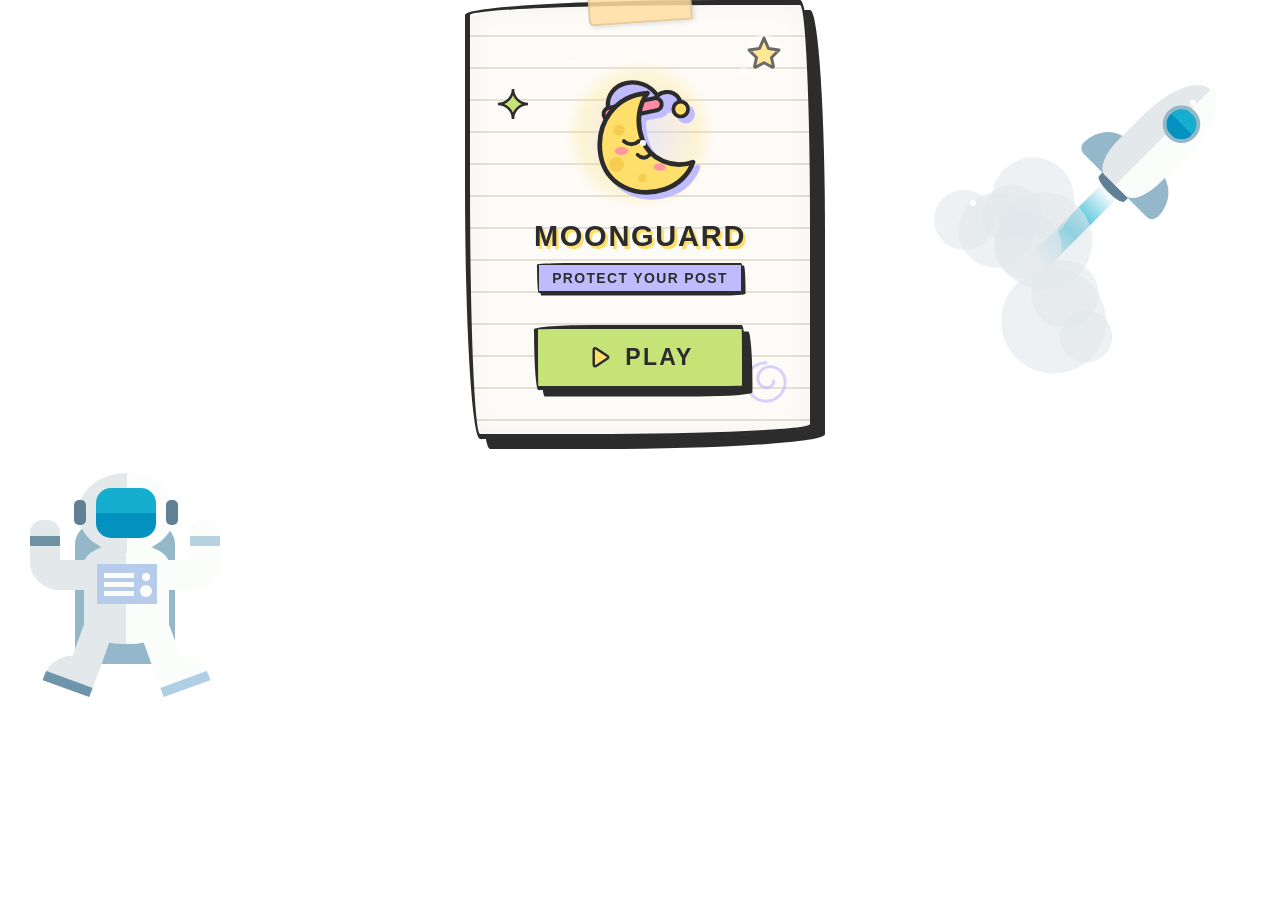
==== commit 0e6ff837: "Update Hackathon.html" ====
--- a/Hackathon.html
+++ b/Hackathon.html
@@ -1,6 +1,8 @@
-
-<html>
+<!DOCTYPE html>
+<html lang="en">
 <head>
+  <meta charset="UTF-8">
+  <meta name="viewport" content="width=device-width, initial-scale=1">
   <link rel="stylesheet" href="Hackathon.css">
 </head>
 
--- a/Hackathon.css
+++ b/Hackathon.css
@@ -1605,3 +1605,38 @@
     display: block;
     pointer-events: none;
 }
+
+
+/* MOONGUARD INTRO VIDEO */
+#introVideoScreen {
+    display: none;
+    position: fixed;
+    inset: 0;
+    width: 100%;
+    height: 100%;
+    background: #050812;
+    z-index: 9999;
+    align-items: center;
+    justify-content: center;
+}
+
+#introVideo {
+    width: 100%;
+    height: 100%;
+    object-fit: contain;
+}
+
+#skipIntroButton {
+    position: absolute;
+    bottom: 45px;
+    right: 35px;
+    z-index: 10000;
+    padding: 12px 20px;
+    background: #c8eb78;
+    color: #25242c;
+    border: 3px solid #25242c;
+    border-radius: 10px;
+    font-weight: bold;
+    font-size: 16px;
+    cursor: pointer;
+}
